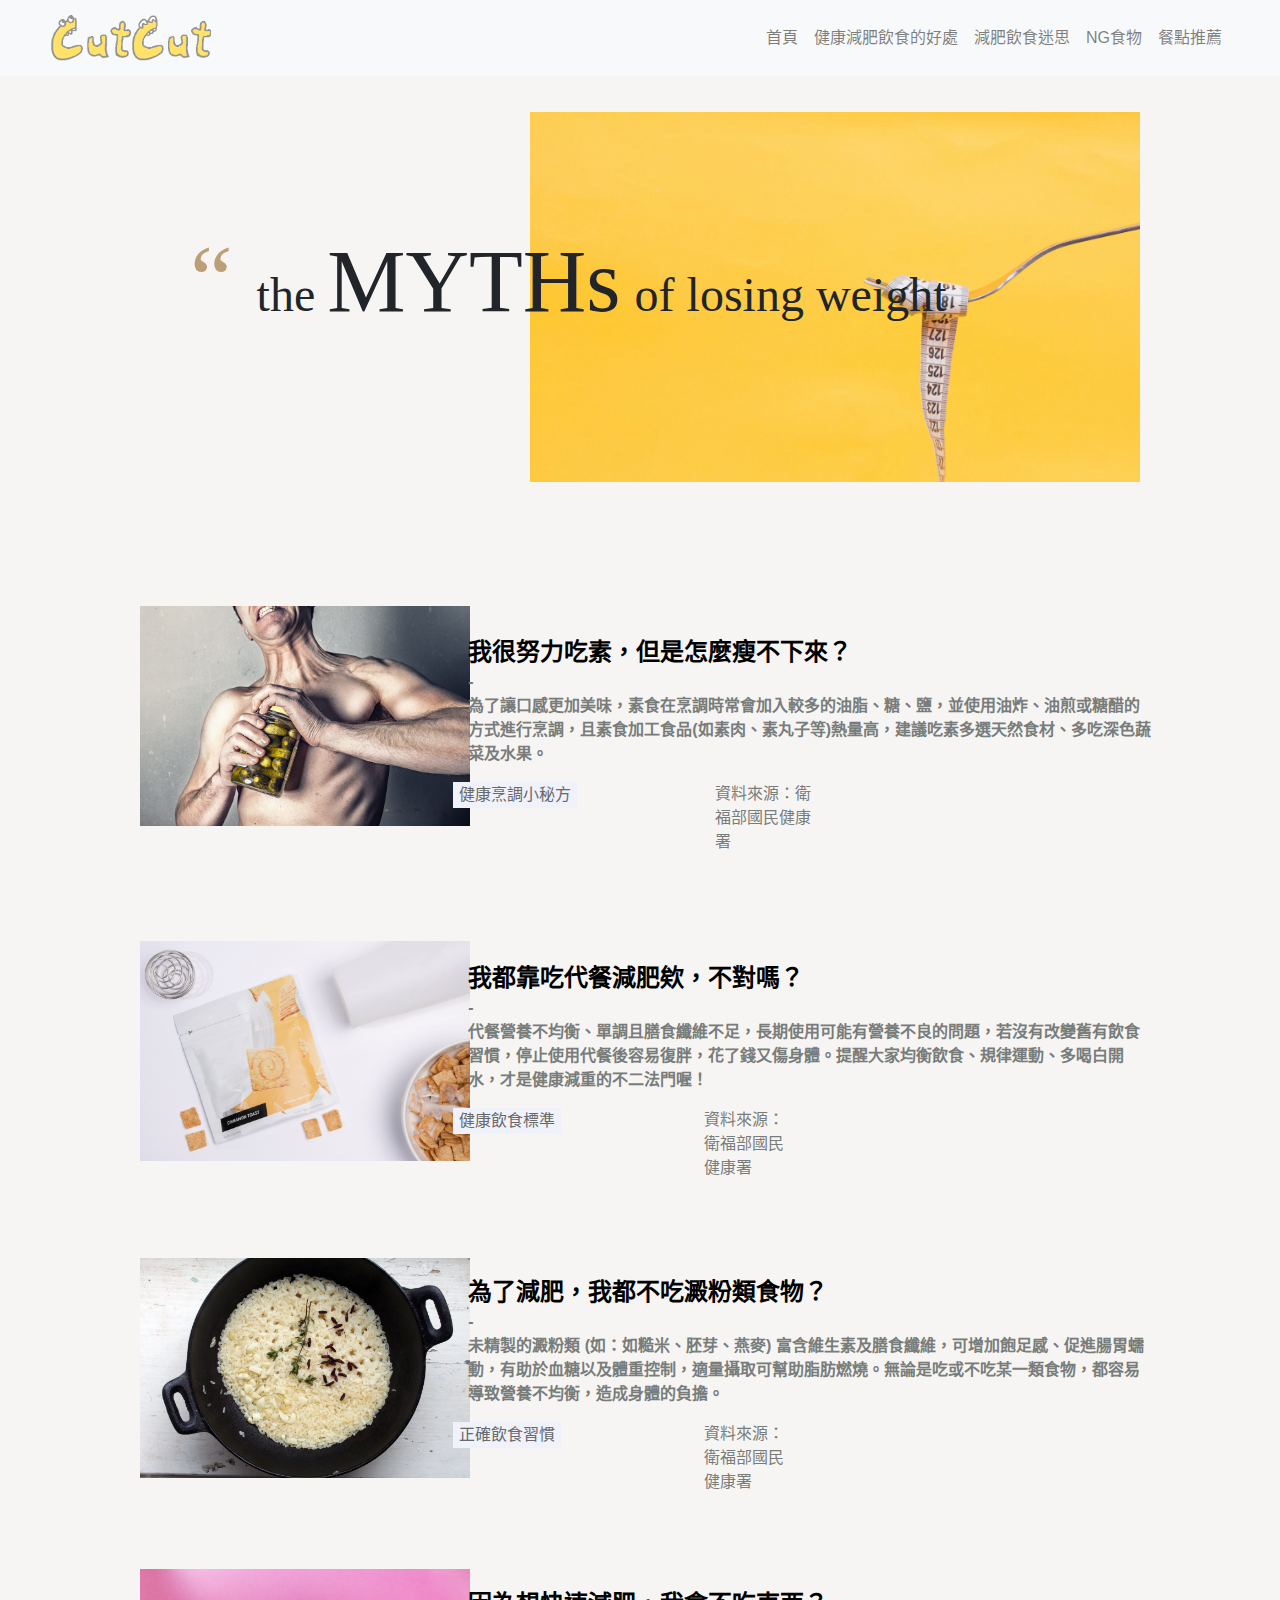
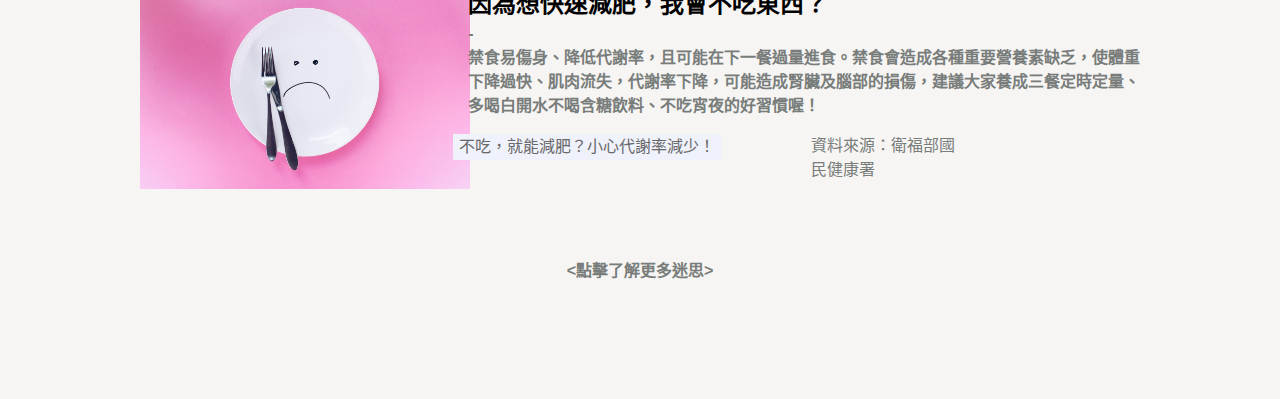
==== page3.html @ c5ebdc36 "cutcut" ====
<!DOCTYPE html>
<html lang="zh-TW">

<head>
	<meta charset="UTF-8">
	<title>減肥飲食的迷思</title>
	<meta name="viewport" content="width=device-width, initial-scale=1">

	<!-- css連結 -->
	<link href="css/style3.css" type="text/css" rel="stylesheet">
	<link href="css/bootstrap.min.css" rel="stylesheet" type="text/css">

	<!-- js連結-->
	<script href="js/jquery.js" type="text/javascript"></script>
	<script href="js/bootstrap.min.js" type="text/javascript"></script>
</head>

<body>
	<!-- 最上方導覽列-->
<nav class="navbar navbar-expand-lg navbar-light bg-light fixed-top">
	<a class="navbar-brand" href="#"><img src="img/name1.png" alt=""></a>
	  <button class="navbar-toggler" type="button" data-toggle="collapse" data-target="#navbarSupportedContent" aria-controls="navbarSupportedContent" aria-expanded="false" aria-label="Toggle navigation">
	  	<span class="navbar-toggler-icon"></span>
	  </button>

  	<div class="collapse navbar-collapse" id="navbarSupportedContent">
    	<ul class="navbar-nav ml-auto">
	    	<li class="nav-item"><a class="nav-link" href="index.html">首頁</a></li>
		    <li class="nav-item"><a class="nav-link" href="page2.html">健康減肥飲食的好處</a></li>
		    <li class="nav-item"><a class="nav-link" href="page3.html">減肥飲食迷思</a></li>
		    <li class="nav-item"><a class="nav-link" href="page4.html">NG食物</a></li>
		    <li class="nav-item"><a class="nav-link" href="page6.html">餐點推薦</a></li>
    	</ul>
  	</div>
</nav>

	<!--topic-->
	<div class="row">
		<div class="col-md-12 background">
			<br>
			<br>
			<br>
			<div id="myth">
				<p id="cover">
					<span class="quotebefore" style="font-size: 48px">the </span>
					<span style="font-size: 88px">MYTHs</span>
					<span style="font-size: 48px">of losing weight</span>
				</p>
				<img src="img/med.jpg" width="610px" height="410px">
			</div>
		</div>
	</div>

	<!--content-->
	<div class="row" id="content">
		<!--first myth-->
		<div class="col-md-12">
			<br>
			<div class="row" id="first">
				<div class="col-md-4">
					<a href="https://www.hpa.gov.tw/Pages/Detail.aspx?nodeid=543&pid=9606">
						<img src="img/veget.jpg" weight="440" height="220">
					</a>
				</div>
				<div class="col-md-8" id="situation1">
					<div class="topic1">
						<a href="https://www.hpa.gov.tw/Pages/Detail.aspx?nodeid=543&pid=9606">
							<b>
								我很努力吃素，但是怎麼瘦不下來？<br>
							</b>
						</a>
						<p>
							<b>
							-<br>
								為了讓口感更加美味，素食在烹調時常會加入較多的油脂、糖、鹽，並使用油炸、油煎或糖醋的方式進行烹調，且素食加工食品(如素肉、素丸子等)熱量高，建議吃素多選天然食材、多吃深色蔬菜及水果。<br>
							</b>
						</p>
					</div>
					<div class="row">
						<div clss="col-md-12">
							<div class="row info1">
								<p>
									 
								</p>
								<div class="col-md-8 outer1">
									<input type="button" value="健康烹調小秘方" onclick="location.href='https://www.hpa.gov.tw/Pages/Detail.aspx?nodeid=543&pid=9606'">
								</div>
								<div class="col-md-4 ref1">
									<p>資料來源：衛福部國民健康署</p>
								</div>
							</div>
						</div>
					</div>
				</div>
			</div>
		</div>

		<!--second myth-->
		<div class="col-md-12">
			<div class="row" id="second">
				<div class="col-md-4">
					<a href="https://www.hpa.gov.tw/Pages/Detail.aspx?nodeid=543&pid=8382">
						<img src="img/mealrep.jpg" weight="440" height="220">
					</a>
				</div>
				<div class="col-md-8" id="situation2">
					<div class="topic2">
						<a href="https://www.hpa.gov.tw/Pages/Detail.aspx?nodeid=543&pid=8382">
							<b>
								我都靠吃代餐減肥欸，不對嗎？<br>
							</b>
						</a>
						<p>
							<b>
							-<br>
								代餐營養不均衡、單調且膳食纖維不足，長期使用可能有營養不良的問題，若沒有改變舊有飲食習慣，停止使用代餐後容易復胖，花了錢又傷身體。提醒大家均衡飲食、規律運動、多喝白開水，才是健康減重的不二法門喔！<br>
							</b>
						</p>
					</div>
					<div class="row">
						<div clss="col-md-12">
							<div class="row info2">
								<p>
									 
								</p>
								<div class="col-md-8 outer2">
									<input type="button" value="健康飲食標準" onclick="location.href='https://www.hpa.gov.tw/Pages/Detail.aspx?nodeid=543&pid=8382'">
								</div>
								<div class="col-md-4 ref2">
									<p>資料來源：衛福部國民健康署</p>
								</div>
							</div>
						</div>
					</div>
				</div>
			</div>
		</div>

		<!--third myth-->
		<div class="col-md-12">
			<div class="row" id="third">
				<div class="col-md-4">
					<a href="https://www.hpa.gov.tw/Pages/Detail.aspx?nodeid=543&pid=8365">
						<img src="img/starch.jpg" weight="440" height="220">
					</a>
				</div>
				<div class="col-md-8" id="situation3">
					<div class="topic3">
						<a href="https://www.hpa.gov.tw/Pages/Detail.aspx?nodeid=543&pid=8365">
							<b>
								為了減肥，我都不吃澱粉類食物？<br>
							</b>
						</a>
						<p>
							<b>
							-<br>
								未精製的澱粉類 (如：如糙米、胚芽、燕麥) 富含維生素及膳食纖維，可增加飽足感、促進腸胃蠕動，有助於血糖以及體重控制，適量攝取可幫助脂肪燃燒。無論是吃或不吃某一類食物，都容易導致營養不均衡，造成身體的負擔。<br>
							</b>
						</p>
					</div>
					<div class="row">
						<div clss="col-md-12">
							<div class="row info3">
								<p>
									 
								</p>
								<div class="col-md-8 outer3">
									<input type="button" value="正確飲食習慣" onclick="location.href='https://www.hpa.gov.tw/Pages/Detail.aspx?nodeid=543&pid=8365'">
								</div>
								<div class="col-md-4 ref3">
									<p>資料來源：衛福部國民健康署</p>
								</div>
							</div>
						</div>
					</div>
				</div>
			</div>
		</div>

		<!--fourth myth-->
		<div class="col-md-12">
			<div class="row" id="fourth">
				<div class="col-md-4">
					<a href="https://www.hpa.gov.tw/Pages/Detail.aspx?nodeid=1425&pid=12107">
						<img src="img/noeat.jpg" weight="440" height="220">
					</a>
				</div>
				<div class="col-md-8" id="situation4">
					<div class="topic4">
						<a href="https://www.hpa.gov.tw/Pages/Detail.aspx?nodeid=1425&pid=12107">
							<b>
								因為想快速減肥，我會不吃東西？<br>
							</b>
						</a>
						<p>
							<b>
								-<br>
								禁食易傷身、降低代謝率，且可能在下一餐過量進食。禁食會造成各種重要營養素缺乏，使體重下降過快、肌肉流失，代謝率下降，可能造成腎臟及腦部的損傷，建議大家養成三餐定時定量、多喝白開水不喝含糖飲料、不吃宵夜的好習慣喔！
								<br>
							</b>
						</p>
					</div>
					<div class="row">
						<div clss="col-md-12">
							<div class="row info4">
								<p>
									 
								</p>
								<div class="col-md-8 outer4">
									<input type="button" value="不吃，就能減肥？小心代謝率減少！" onclick="location.href='https://www.hpa.gov.tw/Pages/Detail.aspx?nodeid=1425&pid=12107'">
								</div>
								<div class="col-md-4 ref4">
									<p>資料來源：衛福部國民健康署</p>
								</div>
							</div>
						</div>
					</div>
				</div>
			</div>
		</div>

		<!--more myth-->
		<div class="col-md-12">
			<div id="more">
				<p>
					<a href="https://www.hpa.gov.tw/Pages/Detail.aspx?nodeid=166&pid=9731">
						<b><點擊了解更多迷思></b>
					</a>
				</p>
			</div>
		</div>
	</div>

</body>

</html>
---- css/style3.css ----
html {
	margin-left: 140px;
	margin-right: 140px;
	background-color: #F7F5F3;
}

/*navbar*/
.navbar-brand img {
	height: 50px;
}

@media (min-width: 768px) {
/*nav選單*/
.navbar{
	padding-left:50px!important;
	padding-right:50px!important; 
 }
}

.navbar-nav {
	margin-left: 650px;
}

/*topic*/
.background {
	background-color: #F7F5F3;
	padding-bottom: 100px;
}

#myth {
	font-size: 56px;
	padding-bottom: 0px;
	text-align: center;
	margin-bottom: 0px;
}

#myth img {
	float: right;
	padding-top: 40px;
	background-color: #F7F5F3;
}

#leftcover img {
	position: absolute;
}

.quotebefore:before {
    content: " “ ";
    color: #bd9f77;
    left: -0.5em;
    top: -0.1em;
    font-size: 200%;
 }

#cover {
	font-family: "Georgia";
	position: absolute;
	padding-top: 135px;
	padding-left: 50px;
}

/*content*/
#content {
	background-color: #F7F5F3;
}

#content img {
	justify-content: right;
}

/*first myth*/
#situation1 {
	padding: 27.5px 0;
}

.topic1 {
	display: block;
	align-items: center;
	padding: 0 0;
	justify-content: left;
}

.topic1 a {
	text-decoration: none;
	font-size: 24px;
	color: #000;
}

.topic1 p {
	color: #787D7B;
}

.info1 {
	padding: 0 0;
}

.outer1 {
	margin-bottom: 0px;
	font-size: 16px;
	color: #787D7B;
}

.outer1 input {
	border: none;
	background-color: #EFF1FB;
	font-size: 16px;
	font-weight: 550;
	color: #686868;
}

.ref1 p {
	font-size: 16px;
	color: #787D7B;
	margin-bottom: 0px;
}

/*second myth*/
#second {
	margin-top: 60px;
}

#situation2 {
	padding: 18.5px 0;
}

.topic2 {
	display: block;
	align-items: center;
	padding: 0 0;
	justify-content: left;
}

.topic2 a {
	text-decoration: none;
	font-size: 24px;
	color: #000;
}

.topic2 p {
	color: #787D7B;
}

.info2{
	padding: 0 0;
}

.outer2 {
	margin-bottom: 0px;
	font-size: 16px;
	color: #3A8FB7;
}

.outer2 input {
	border: none;
	background-color: #EFF1FB;
	font-size: 16px;
	font-weight: 550;
	color: #686868;
}

.ref2 p {
	font-size: 16px;
	color: #787D7B;
	margin-bottom: 0px;
}

/*third myth*/
#third {
	margin-top: 60px;
}

#situation3 {
	padding: 15.5px 0;
}

.topic3 {
	display: block;
	align-items: center;
	padding: 0 0;
	justify-content: left;
}

.topic3 a {
	text-decoration: none;
	font-size: 24px;
	color: #000;
}

.topic3 p {
	color: #787D7B;
}

.info3 {
	padding: 0 0;
}

.outer3 {
	margin-bottom: 0px;
	font-size: 16px;
	color: #787D7B;
}

.outer3 input {
	border: none;
	background-color: #EFF1FB;
	font-size: 16px;
	font-weight: 550;
	color: #686868;
}

.ref3 p {
	font-size: 16px;
	color: #787D7B;
	margin-bottom: 0px;
}

/*fourth myth*/
#fourth {
	margin-top: 60px;
}

#situation4 {
	padding: 17px 0;
}

.topic4 {
	display: block;
	align-items: center;
	padding: 0 0;
	justify-content: left;
}

.topic4 a {
	text-decoration: none;
	font-size: 24px;
	color: #000;
}

.topic4 p {
	color: #787D7B;
}

.info4 {
	padding: 0 0;
}

.outer4 {
	margin-bottom: 0px;
	font-size: 16px;
	color: #787D7B;
}

.outer4 input {
	border: none;
	background-color: #EFF1FB;
	font-size: 16px;
	font-weight: 550;
	color: #686868;
}

.ref4 p {
	font-size: 16px;
	color: #787D7B;
	margin-bottom: 0px;
}

/*more myth*/
#more {
	display: flex;
	justify-content: center;
	margin-top: 60px;
	margin-bottom: 100px;
}

#more a {
	text-decoration: none;
	font-size: 16px;
	color: #787D7B;
}
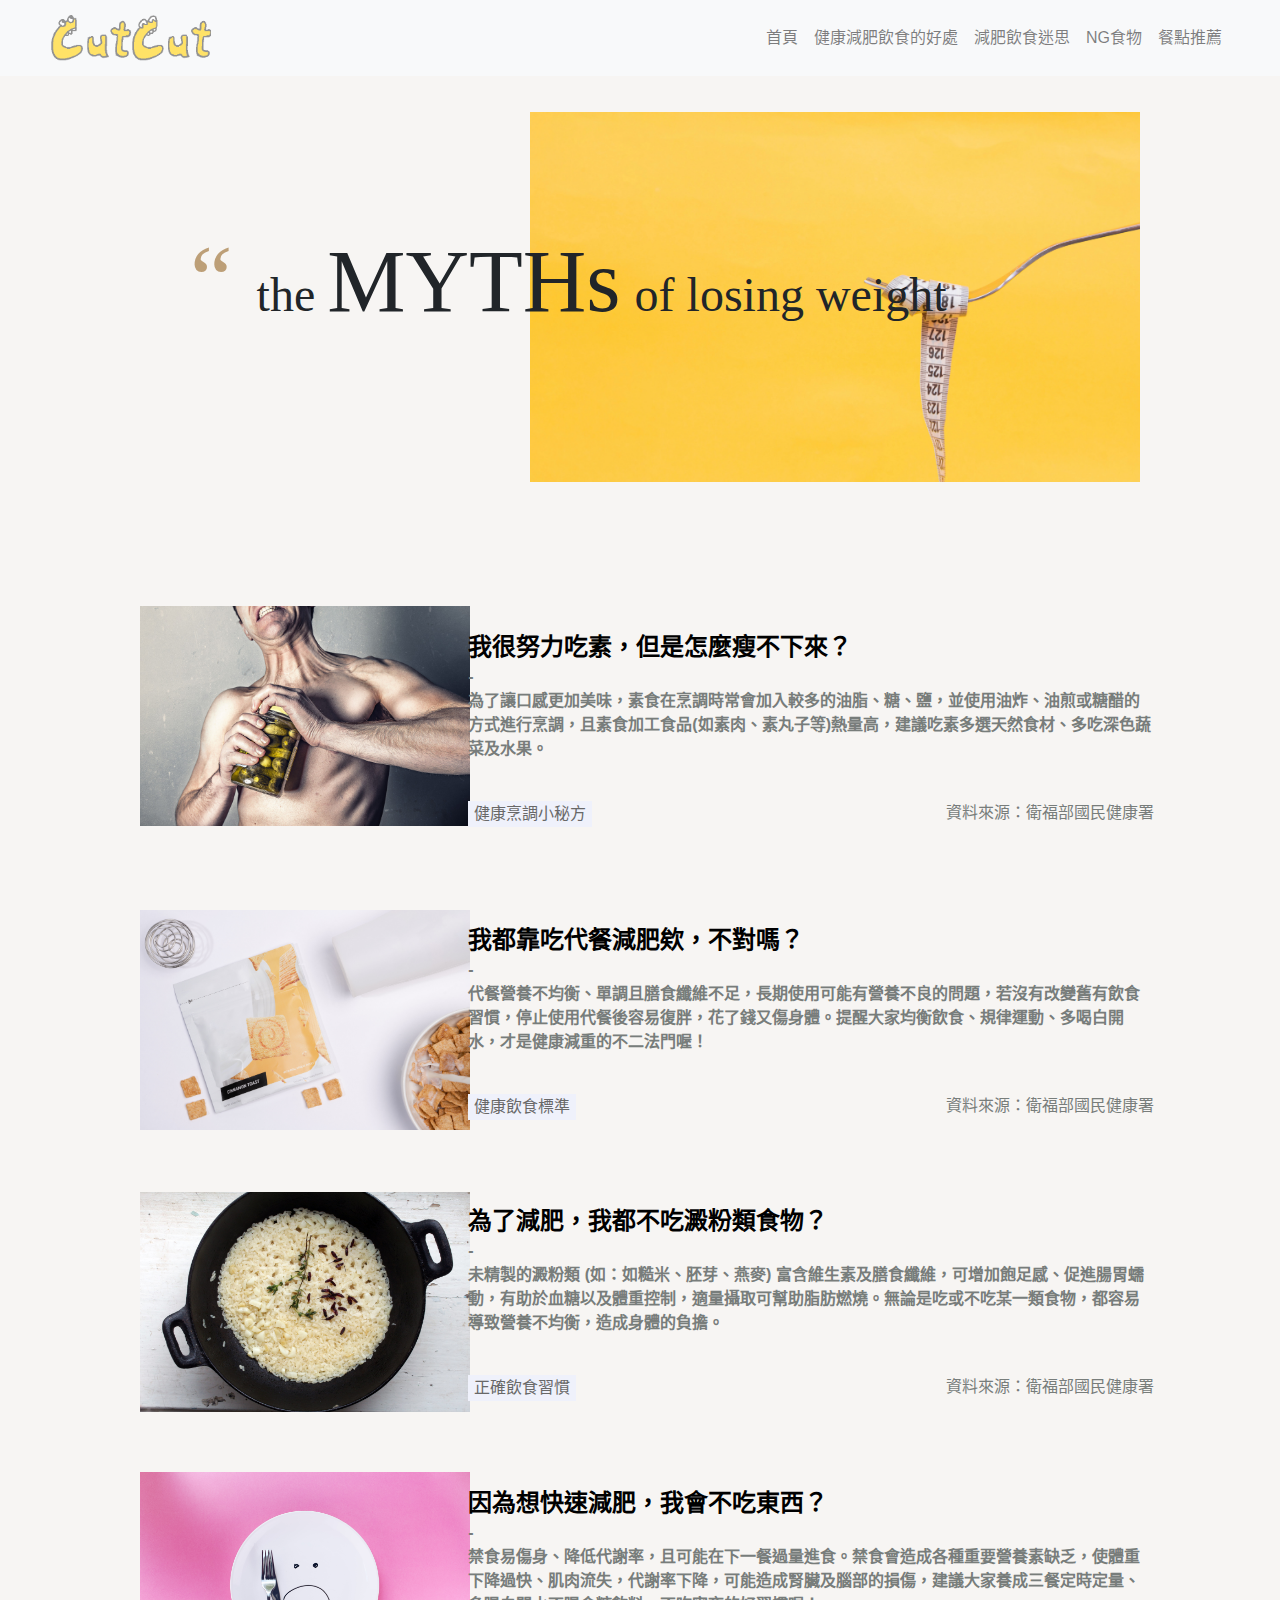
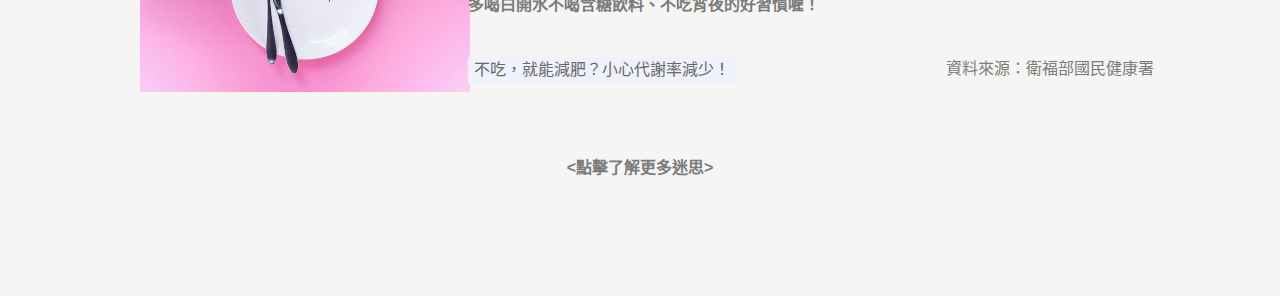
==== commit c2cfc5cb: "cutcut3" ====
--- a/page3.html
+++ b/page3.html
@@ -34,7 +34,7 @@
   	</div>
 </nav>
 
-	<!--topic-->
+<!--topic-->
 	<div class="row">
 		<div class="col-md-12 background">
 			<br>
@@ -72,22 +72,17 @@
 						<p>
 							<b>
 							-<br>
-								為了讓口感更加美味，素食在烹調時常會加入較多的油脂、糖、鹽，並使用油炸、油煎或糖醋的方式進行烹調，且素食加工食品(如素肉、素丸子等)熱量高，建議吃素多選天然食材、多吃深色蔬菜及水果。<br>
-							</b>
-						</p>
-					</div>
-					<div class="row">
-						<div clss="col-md-12">
-							<div class="row info1">
-								<p>
-									 
-								</p>
-								<div class="col-md-8 outer1">
-									<input type="button" value="健康烹調小秘方" onclick="location.href='https://www.hpa.gov.tw/Pages/Detail.aspx?nodeid=543&pid=9606'">
-								</div>
-								<div class="col-md-4 ref1">
-									<p>資料來源：衛福部國民健康署</p>
-								</div>
+								為了讓口感更加美味，素食在烹調時常會加入較多的油脂、糖、鹽，並使用油炸、油煎或糖醋的方式進行烹調，且素食加工食品(如素肉、素丸子等)熱量高，建議吃素多選天然食材、多吃深色蔬菜及水果。
+								<br>
+								<br>
+							</b>
+						</p>
+						<div class="row info1">
+							<div class="col-md-8 outer1">
+								<input type="button" value="健康烹調小秘方" onclick="location.href='https://www.hpa.gov.tw/Pages/Detail.aspx?nodeid=543&pid=9606'">
+							</div>
+							<div class="col-md-4 ref1">
+								<p>資料來源：衛福部國民健康署</p>
 							</div>
 						</div>
 					</div>
@@ -113,22 +108,17 @@
 						<p>
 							<b>
 							-<br>
-								代餐營養不均衡、單調且膳食纖維不足，長期使用可能有營養不良的問題，若沒有改變舊有飲食習慣，停止使用代餐後容易復胖，花了錢又傷身體。提醒大家均衡飲食、規律運動、多喝白開水，才是健康減重的不二法門喔！<br>
-							</b>
-						</p>
-					</div>
-					<div class="row">
-						<div clss="col-md-12">
-							<div class="row info2">
-								<p>
-									 
-								</p>
-								<div class="col-md-8 outer2">
-									<input type="button" value="健康飲食標準" onclick="location.href='https://www.hpa.gov.tw/Pages/Detail.aspx?nodeid=543&pid=8382'">
-								</div>
-								<div class="col-md-4 ref2">
-									<p>資料來源：衛福部國民健康署</p>
-								</div>
+								代餐營養不均衡、單調且膳食纖維不足，長期使用可能有營養不良的問題，若沒有改變舊有飲食習慣，停止使用代餐後容易復胖，花了錢又傷身體。提醒大家均衡飲食、規律運動、多喝白開水，才是健康減重的不二法門喔！
+								<br>
+								<br>
+							</b>
+						</p>
+						<div class="row info2">
+							<div class="col-md-8 outer2">
+								<input type="button" value="健康飲食標準" onclick="location.href='https://www.hpa.gov.tw/Pages/Detail.aspx?nodeid=543&pid=8382'">
+							</div>
+							<div class="col-md-4 ref2">
+								<p>資料來源：衛福部國民健康署</p>
 							</div>
 						</div>
 					</div>
@@ -154,22 +144,17 @@
 						<p>
 							<b>
 							-<br>
-								未精製的澱粉類 (如：如糙米、胚芽、燕麥) 富含維生素及膳食纖維，可增加飽足感、促進腸胃蠕動，有助於血糖以及體重控制，適量攝取可幫助脂肪燃燒。無論是吃或不吃某一類食物，都容易導致營養不均衡，造成身體的負擔。<br>
-							</b>
-						</p>
-					</div>
-					<div class="row">
-						<div clss="col-md-12">
-							<div class="row info3">
-								<p>
-									 
-								</p>
-								<div class="col-md-8 outer3">
-									<input type="button" value="正確飲食習慣" onclick="location.href='https://www.hpa.gov.tw/Pages/Detail.aspx?nodeid=543&pid=8365'">
-								</div>
-								<div class="col-md-4 ref3">
-									<p>資料來源：衛福部國民健康署</p>
-								</div>
+								未精製的澱粉類 (如：如糙米、胚芽、燕麥) 富含維生素及膳食纖維，可增加飽足感、促進腸胃蠕動，有助於血糖以及體重控制，適量攝取可幫助脂肪燃燒。無論是吃或不吃某一類食物，都容易導致營養不均衡，造成身體的負擔。
+								<br>
+								<br>
+							</b>
+						</p>
+						<div class="row info3">
+							<div class="col-md-8 outer3">
+								<input type="button" value="正確飲食習慣" onclick="location.href='https://www.hpa.gov.tw/Pages/Detail.aspx?nodeid=543&pid=8365'">
+							</div>
+							<div class="col-md-4 ref3">
+								<p>資料來源：衛福部國民健康署</p>
 							</div>
 						</div>
 					</div>
@@ -197,21 +182,15 @@
 								-<br>
 								禁食易傷身、降低代謝率，且可能在下一餐過量進食。禁食會造成各種重要營養素缺乏，使體重下降過快、肌肉流失，代謝率下降，可能造成腎臟及腦部的損傷，建議大家養成三餐定時定量、多喝白開水不喝含糖飲料、不吃宵夜的好習慣喔！
 								<br>
-							</b>
-						</p>
-					</div>
-					<div class="row">
-						<div clss="col-md-12">
-							<div class="row info4">
-								<p>
-									 
-								</p>
-								<div class="col-md-8 outer4">
-									<input type="button" value="不吃，就能減肥？小心代謝率減少！" onclick="location.href='https://www.hpa.gov.tw/Pages/Detail.aspx?nodeid=1425&pid=12107'">
-								</div>
-								<div class="col-md-4 ref4">
-									<p>資料來源：衛福部國民健康署</p>
-								</div>
+								<br>
+							</b>
+						</p>
+						<div class="row info4">
+							<div class="col-md-8 outer4">
+								<input type="button" value="不吃，就能減肥？小心代謝率減少！" onclick="location.href='https://www.hpa.gov.tw/Pages/Detail.aspx?nodeid=1425&pid=12107'">
+							</div>
+							<div class="col-md-4 ref4">
+								<p>資料來源：衛福部國民健康署</p>
 							</div>
 						</div>
 					</div>
--- a/css/style3.css
+++ b/css/style3.css
@@ -70,7 +70,7 @@
 
 /*first myth*/
 #situation1 {
-	padding: 27.5px 0;
+	padding: 23px 0;
 }
 
 .topic1 {
@@ -120,7 +120,7 @@
 }
 
 #situation2 {
-	padding: 18.5px 0;
+	padding: 12px 0;
 }
 
 .topic2 {
@@ -170,7 +170,7 @@
 }
 
 #situation3 {
-	padding: 15.5px 0;
+	padding: 11px 0;
 }
 
 .topic3 {
@@ -220,7 +220,7 @@
 }
 
 #situation4 {
-	padding: 17px 0;
+	padding: 13px 0;
 }
 
 .topic4 {
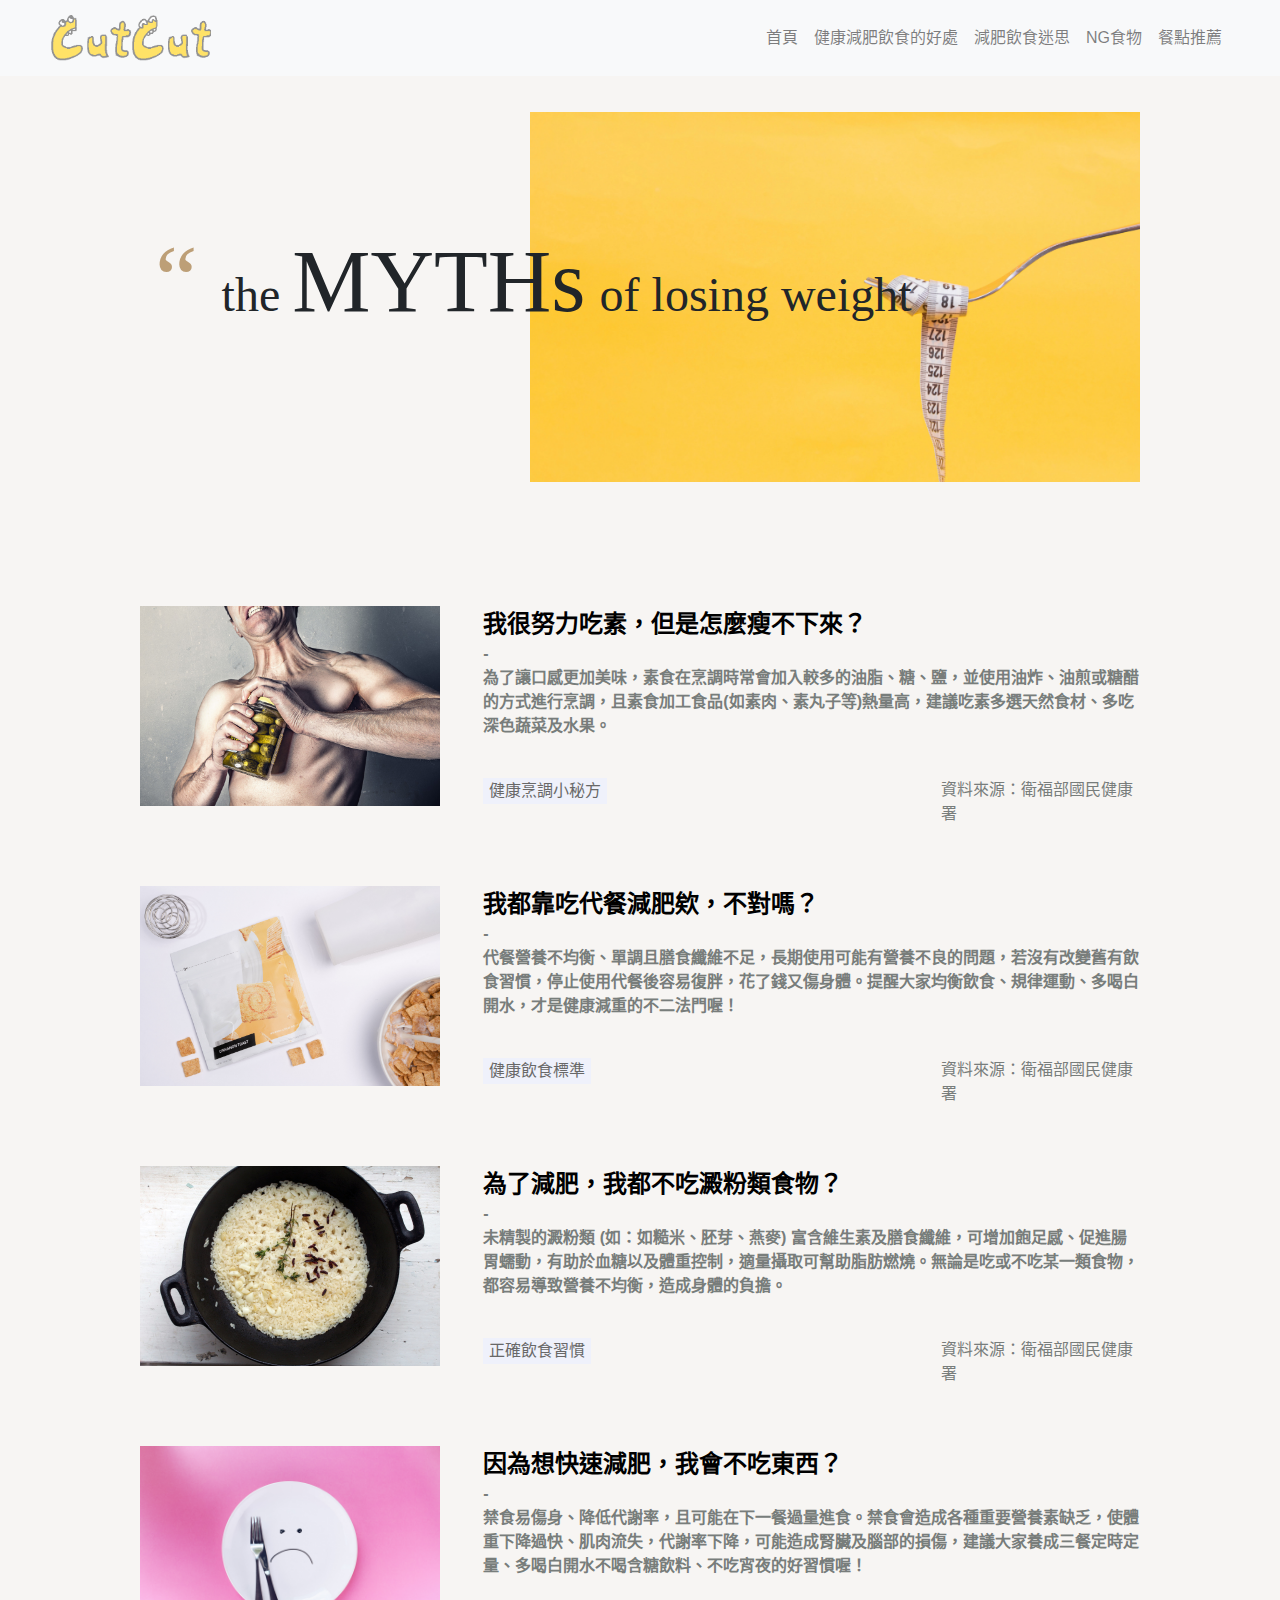
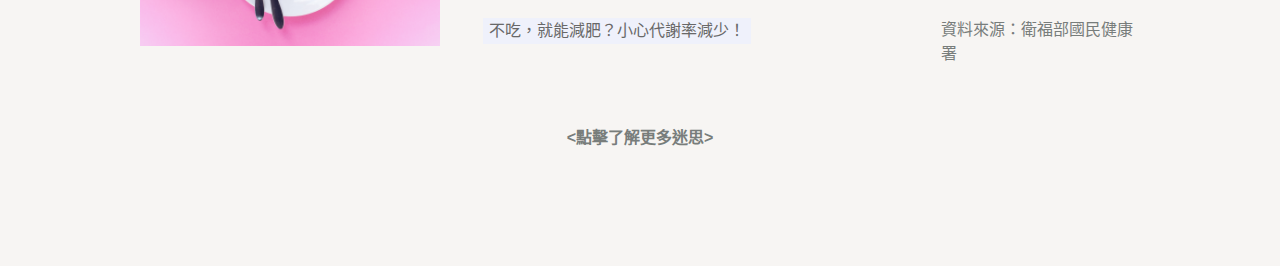
==== commit 09c08b9d: "cutcut5" ====
--- a/page3.html
+++ b/page3.html
@@ -59,7 +59,7 @@
 			<div class="row" id="first">
 				<div class="col-md-4">
 					<a href="https://www.hpa.gov.tw/Pages/Detail.aspx?nodeid=543&pid=9606">
-						<img src="img/veget.jpg" weight="440" height="220">
+						<img src="img/veget.jpg" weight="400" height="200">
 					</a>
 				</div>
 				<div class="col-md-8" id="situation1">
@@ -95,7 +95,7 @@
 			<div class="row" id="second">
 				<div class="col-md-4">
 					<a href="https://www.hpa.gov.tw/Pages/Detail.aspx?nodeid=543&pid=8382">
-						<img src="img/mealrep.jpg" weight="440" height="220">
+						<img src="img/mealrep.jpg" weight="400" height="200">
 					</a>
 				</div>
 				<div class="col-md-8" id="situation2">
@@ -131,7 +131,7 @@
 			<div class="row" id="third">
 				<div class="col-md-4">
 					<a href="https://www.hpa.gov.tw/Pages/Detail.aspx?nodeid=543&pid=8365">
-						<img src="img/starch.jpg" weight="440" height="220">
+						<img src="img/starch.jpg" weight="400" height="200">
 					</a>
 				</div>
 				<div class="col-md-8" id="situation3">
@@ -167,7 +167,7 @@
 			<div class="row" id="fourth">
 				<div class="col-md-4">
 					<a href="https://www.hpa.gov.tw/Pages/Detail.aspx?nodeid=1425&pid=12107">
-						<img src="img/noeat.jpg" weight="440" height="220">
+						<img src="img/noeat.jpg" weight="400" height="200">
 					</a>
 				</div>
 				<div class="col-md-8" id="situation4">
--- a/css/style3.css
+++ b/css/style3.css
@@ -56,7 +56,7 @@
 	font-family: "Georgia";
 	position: absolute;
 	padding-top: 135px;
-	padding-left: 50px;
+	padding-left: 15px;
 }
 
 /*content*/
@@ -69,9 +69,6 @@
 }
 
 /*first myth*/
-#situation1 {
-	padding: 23px 0;
-}
 
 .topic1 {
 	display: block;
@@ -119,10 +116,6 @@
 	margin-top: 60px;
 }
 
-#situation2 {
-	padding: 12px 0;
-}
-
 .topic2 {
 	display: block;
 	align-items: center;
@@ -169,10 +162,6 @@
 	margin-top: 60px;
 }
 
-#situation3 {
-	padding: 11px 0;
-}
-
 .topic3 {
 	display: block;
 	align-items: center;
@@ -217,10 +206,6 @@
 /*fourth myth*/
 #fourth {
 	margin-top: 60px;
-}
-
-#situation4 {
-	padding: 13px 0;
 }
 
 .topic4 {
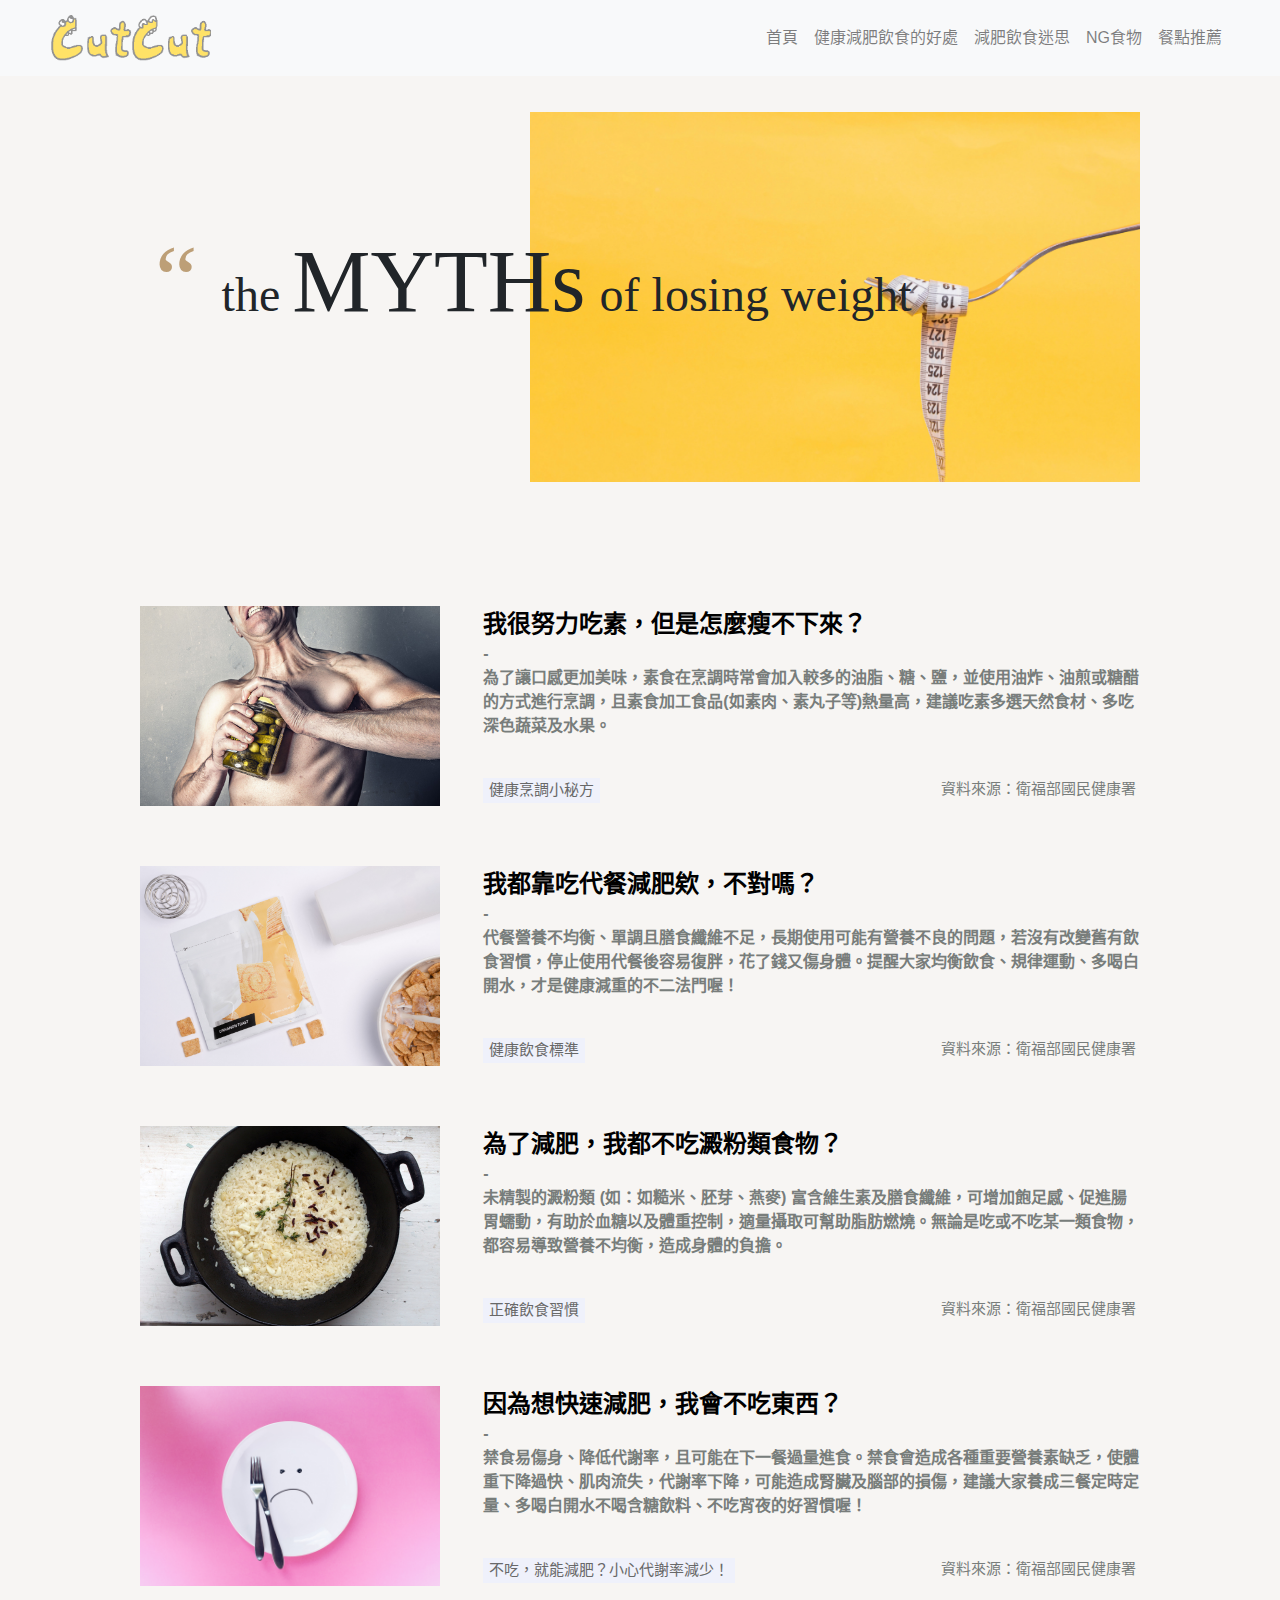
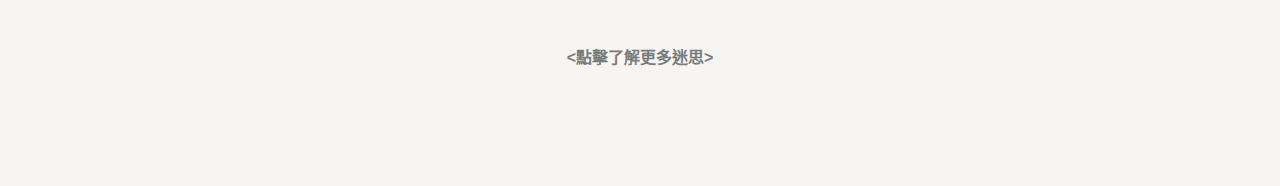
==== commit 59db41cb: "cutcut666" ====
--- a/page3.html
+++ b/page3.html
@@ -34,7 +34,8 @@
   	</div>
 </nav>
 
-<!--topic-->
+
+	<!--topic-->
 	<div class="row">
 		<div class="col-md-12 background">
 			<br>
--- a/css/style3.css
+++ b/css/style3.css
@@ -100,13 +100,13 @@
 .outer1 input {
 	border: none;
 	background-color: #EFF1FB;
-	font-size: 16px;
+	font-size: 15px;
 	font-weight: 550;
 	color: #686868;
 }
 
 .ref1 p {
-	font-size: 16px;
+	font-size: 15px;
 	color: #787D7B;
 	margin-bottom: 0px;
 }
@@ -139,20 +139,20 @@
 
 .outer2 {
 	margin-bottom: 0px;
-	font-size: 16px;
+	font-size: 15px;
 	color: #3A8FB7;
 }
 
 .outer2 input {
 	border: none;
 	background-color: #EFF1FB;
-	font-size: 16px;
+	font-size: 15px;
 	font-weight: 550;
 	color: #686868;
 }
 
 .ref2 p {
-	font-size: 16px;
+	font-size: 15px;
 	color: #787D7B;
 	margin-bottom: 0px;
 }
@@ -192,13 +192,13 @@
 .outer3 input {
 	border: none;
 	background-color: #EFF1FB;
-	font-size: 16px;
+	font-size: 15px;
 	font-weight: 550;
 	color: #686868;
 }
 
 .ref3 p {
-	font-size: 16px;
+	font-size: 15px;
 	color: #787D7B;
 	margin-bottom: 0px;
 }
@@ -238,13 +238,13 @@
 .outer4 input {
 	border: none;
 	background-color: #EFF1FB;
-	font-size: 16px;
+	font-size: 15px;
 	font-weight: 550;
 	color: #686868;
 }
 
 .ref4 p {
-	font-size: 16px;
+	font-size: 15px;
 	color: #787D7B;
 	margin-bottom: 0px;
 }
